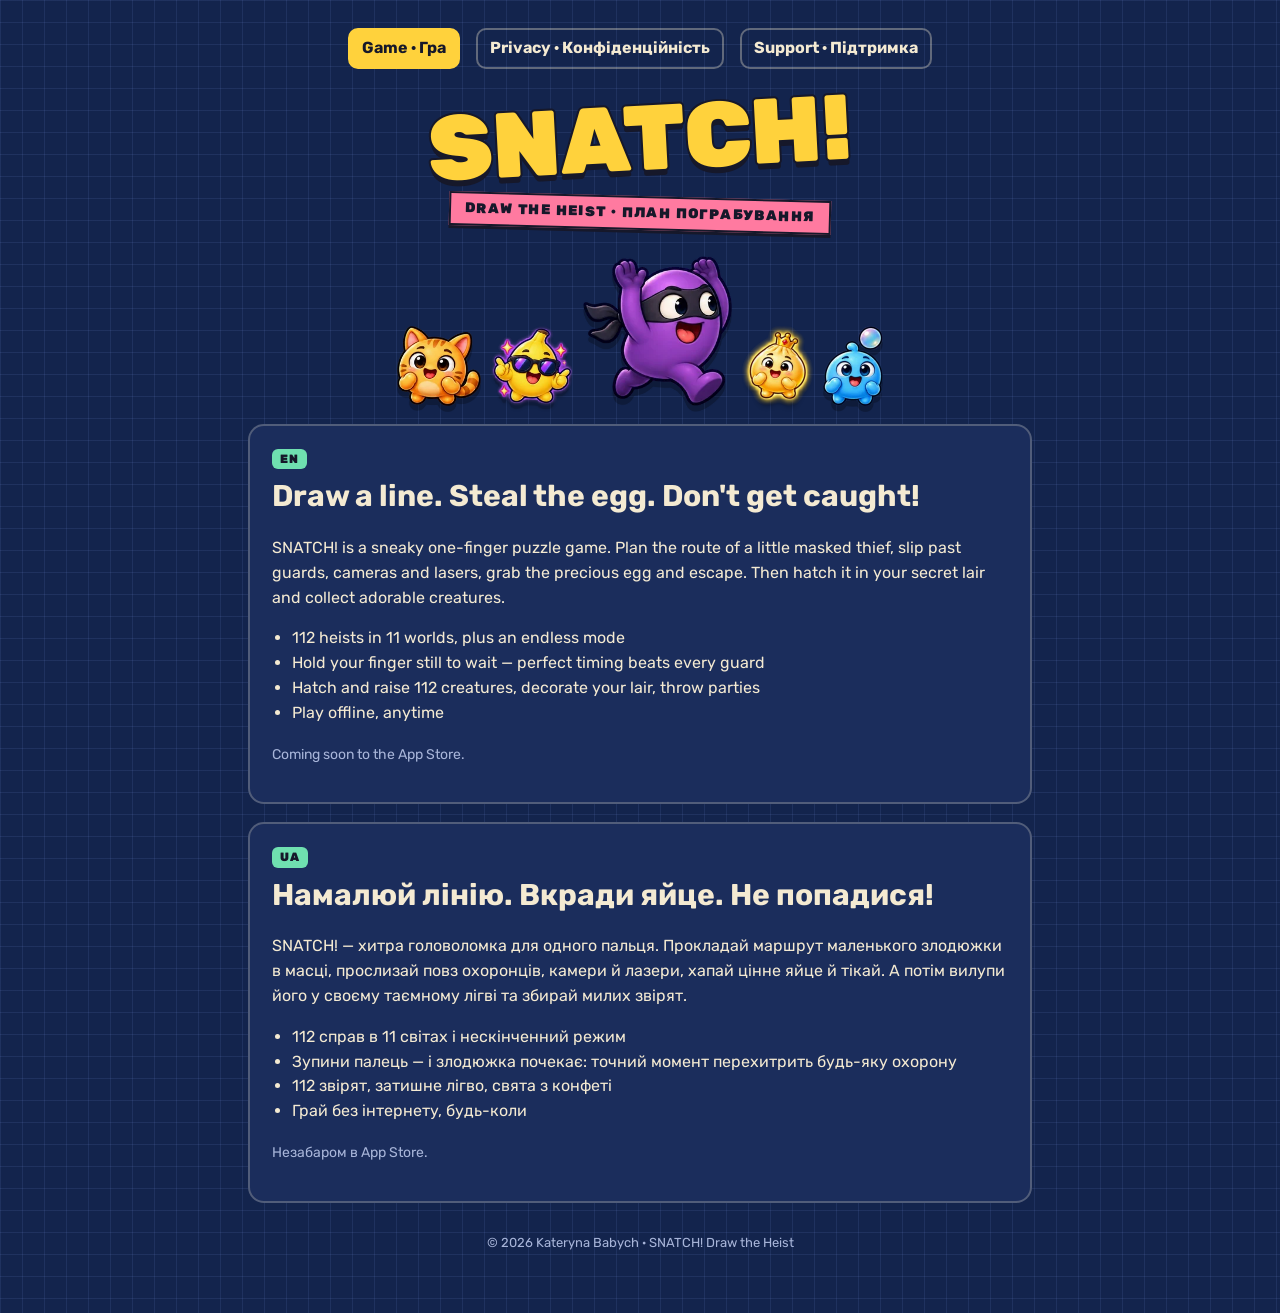
==== index.html @ b4fa3a00 "SNATCH! site: game page, privacy policy, support (EN/UA) Co-Authored-By: Claude Opus 5.5 <noreply@an" ====
<!doctype html>
<html lang="en"><head><meta charset="utf-8"><meta name="viewport" content="width=device-width,initial-scale=1">
<title>SNATCH! Draw the Heist</title><meta name="description" content="SNATCH! is a sneaky one-finger puzzle game: draw a route past guards, steal the egg and hatch adorable creatures.">
<link rel="icon" href="img/favicon.png"><link rel="preconnect" href="https://fonts.googleapis.com">
<link href="https://fonts.googleapis.com/css2?family=Rubik:wght@400;600;800;900&display=swap" rel="stylesheet">
<link rel="stylesheet" href="style.css"></head><body><div class="wrap">
<nav><a href="index.html" class="on">Game · Гра</a><a href="privacy.html">Privacy · Конфіденційність</a><a href="support.html">Support · Підтримка</a></nav>
<div class="logo">SNATCH!</div><div class="tag">Draw the Heist · План пограбування</div>
<div class="hero"><img class="small" src="img/creature_3.webp" alt=""><img class="small" src="img/creature_12.webp" alt=""><img src="img/thief_carry.webp" alt="The masked thief carrying an egg"><img class="small" src="img/creature_15.webp" alt=""><img class="small" src="img/creature_0.webp" alt=""></div>
<div class="card"><span class="lang">EN</span>
<h1>Draw a line. Steal the egg. Don't get caught!</h1>
<p>SNATCH! is a sneaky one-finger puzzle game. Plan the route of a little masked thief, slip past guards, cameras and lasers, grab the precious egg and escape. Then hatch it in your secret lair and collect adorable creatures.</p>
<ul><li>112 heists in 11 worlds, plus an endless mode</li><li>Hold your finger still to wait — perfect timing beats every guard</li><li>Hatch and raise 112 creatures, decorate your lair, throw parties</li><li>Play offline, anytime</li></ul>
<p><span class="muted">Coming soon to the App Store.</span></p></div>
<div class="card"><span class="lang">UA</span>
<h1>Намалюй лінію. Вкради яйце. Не попадися!</h1>
<p>SNATCH! — хитра головоломка для одного пальця. Прокладай маршрут маленького злодюжки в масці, прослизай повз охоронців, камери й лазери, хапай цінне яйце й тікай. А потім вилупи його у своєму таємному лігві та збирай милих звірят.</p>
<ul><li>112 справ в 11 світах і нескінченний режим</li><li>Зупини палець — і злодюжка почекає: точний момент перехитрить будь-яку охорону</li><li>112 звірят, затишне лігво, свята з конфеті</li><li>Грай без інтернету, будь-коли</li></ul>
<p><span class="muted">Незабаром в App Store.</span></p></div>
<footer>© 2026 Kateryna Babych · SNATCH! Draw the Heist</footer></div></body></html>
---- style.css ----
:root{--bg:#13244d;--grid:rgba(140,175,255,.10);--ink:#f4ead2;--muted:#a8b5d9;--torch:#ffd23c;--dark:#16182a;--card:#1b2d5c;--mint:#6fe0b0;--pink:#ff7aa0}
*{box-sizing:border-box}
html,body{margin:0}
body{background:var(--bg);background-image:linear-gradient(var(--grid) 1px,transparent 1px),linear-gradient(90deg,var(--grid) 1px,transparent 1px);background-size:22px 22px;color:var(--ink);font-family:Rubik,system-ui,-apple-system,"Segoe UI",Roboto,sans-serif;line-height:1.55}
a{color:var(--torch)}
.wrap{max-width:820px;margin:0 auto;padding:28px 18px 60px}
nav{display:flex;gap:16px;flex-wrap:wrap;justify-content:center;margin-bottom:26px;font-weight:700}
nav a{color:var(--ink);text-decoration:none;padding:6px 12px;border:2px solid rgba(244,234,210,.35);border-radius:10px}
nav a:hover,nav a.on{background:var(--torch);color:var(--dark);border-color:var(--torch)}
.logo{font-weight:900;font-size:clamp(52px,14vw,92px);line-height:.95;color:var(--torch);text-align:center;margin:10px 0 0;-webkit-text-stroke:4px var(--dark);paint-order:stroke fill;text-shadow:0 6px 0 var(--dark);transform:rotate(-3deg)}
.tag{display:table;margin:14px auto 0;background:var(--pink);color:var(--dark);font-weight:900;letter-spacing:.1em;text-transform:uppercase;font-size:14px;padding:4px 14px;border:2.5px solid var(--dark);box-shadow:0 3px 0 var(--dark);transform:rotate(1.5deg)}
.hero{display:flex;justify-content:center;align-items:flex-end;gap:10px;margin:26px 0 8px;flex-wrap:wrap}
.hero img{height:150px;filter:drop-shadow(0 6px 0 rgba(0,0,0,.25))}
.hero img.small{height:80px}
.card{background:var(--card);border:2.5px solid rgba(244,234,210,.25);border-radius:16px;padding:20px 22px;margin:18px 0}
h1{font-size:30px;margin:0 0 6px}
h2{font-size:21px;margin:22px 0 6px;color:var(--torch)}
p,li{color:var(--ink)}
.muted{color:var(--muted);font-size:14px}
ul{padding-left:20px}
.lang{display:inline-block;background:var(--mint);color:var(--dark);font-weight:900;border-radius:6px;padding:1px 8px;font-size:12px;letter-spacing:.08em;margin-bottom:4px}
.btn{display:inline-block;background:var(--torch);color:var(--dark);font-weight:900;text-decoration:none;padding:12px 20px;border-radius:12px;border:2.5px solid var(--dark);box-shadow:0 4px 0 var(--dark)}
footer{text-align:center;color:var(--muted);font-size:13px;margin-top:30px}
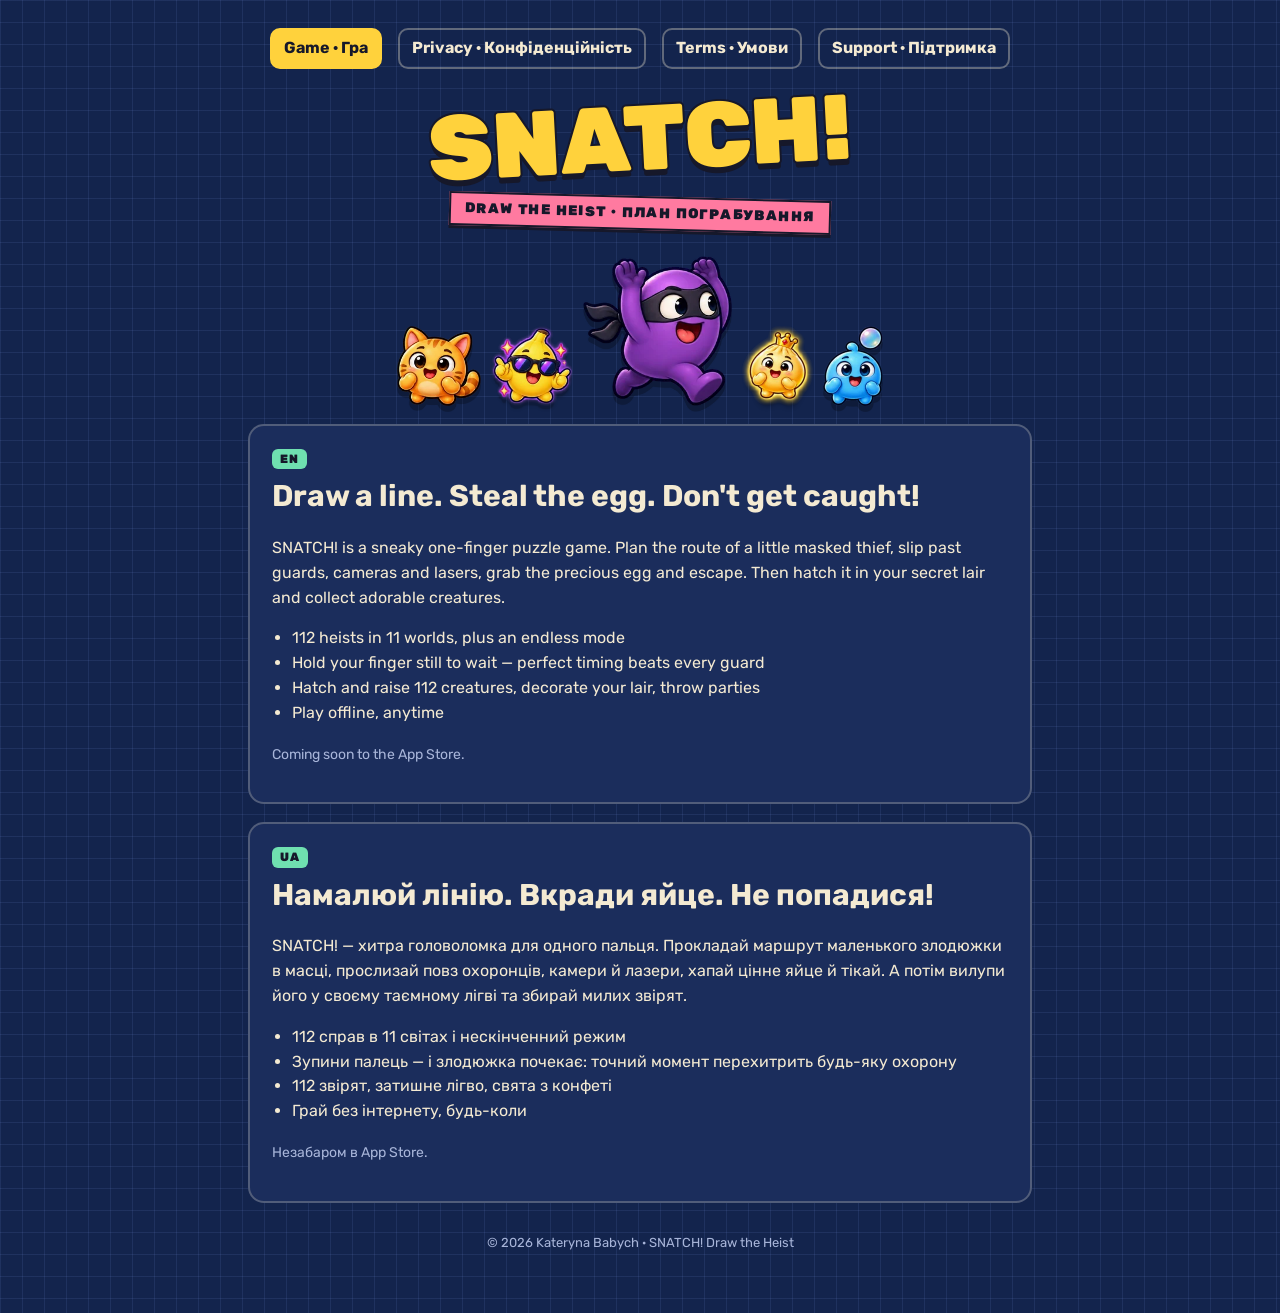
==== commit 244ec09d: "Add Terms of Use page (EN/UA) Co-Authored-By: Claude Opus 5.5 <noreply@anthropic.com> Claude-Session" ====
--- a/index.html
+++ b/index.html
@@ -4,7 +4,7 @@
 <link rel="icon" href="img/favicon.png"><link rel="preconnect" href="https://fonts.googleapis.com">
 <link href="https://fonts.googleapis.com/css2?family=Rubik:wght@400;600;800;900&display=swap" rel="stylesheet">
 <link rel="stylesheet" href="style.css"></head><body><div class="wrap">
-<nav><a href="index.html" class="on">Game · Гра</a><a href="privacy.html">Privacy · Конфіденційність</a><a href="support.html">Support · Підтримка</a></nav>
+<nav><a href="index.html" class="on">Game · Гра</a><a href="privacy.html">Privacy · Конфіденційність</a><a href="terms.html">Terms · Умови</a><a href="support.html">Support · Підтримка</a></nav>
 <div class="logo">SNATCH!</div><div class="tag">Draw the Heist · План пограбування</div>
 <div class="hero"><img class="small" src="img/creature_3.webp" alt=""><img class="small" src="img/creature_12.webp" alt=""><img src="img/thief_carry.webp" alt="The masked thief carrying an egg"><img class="small" src="img/creature_15.webp" alt=""><img class="small" src="img/creature_0.webp" alt=""></div>
 <div class="card"><span class="lang">EN</span>
